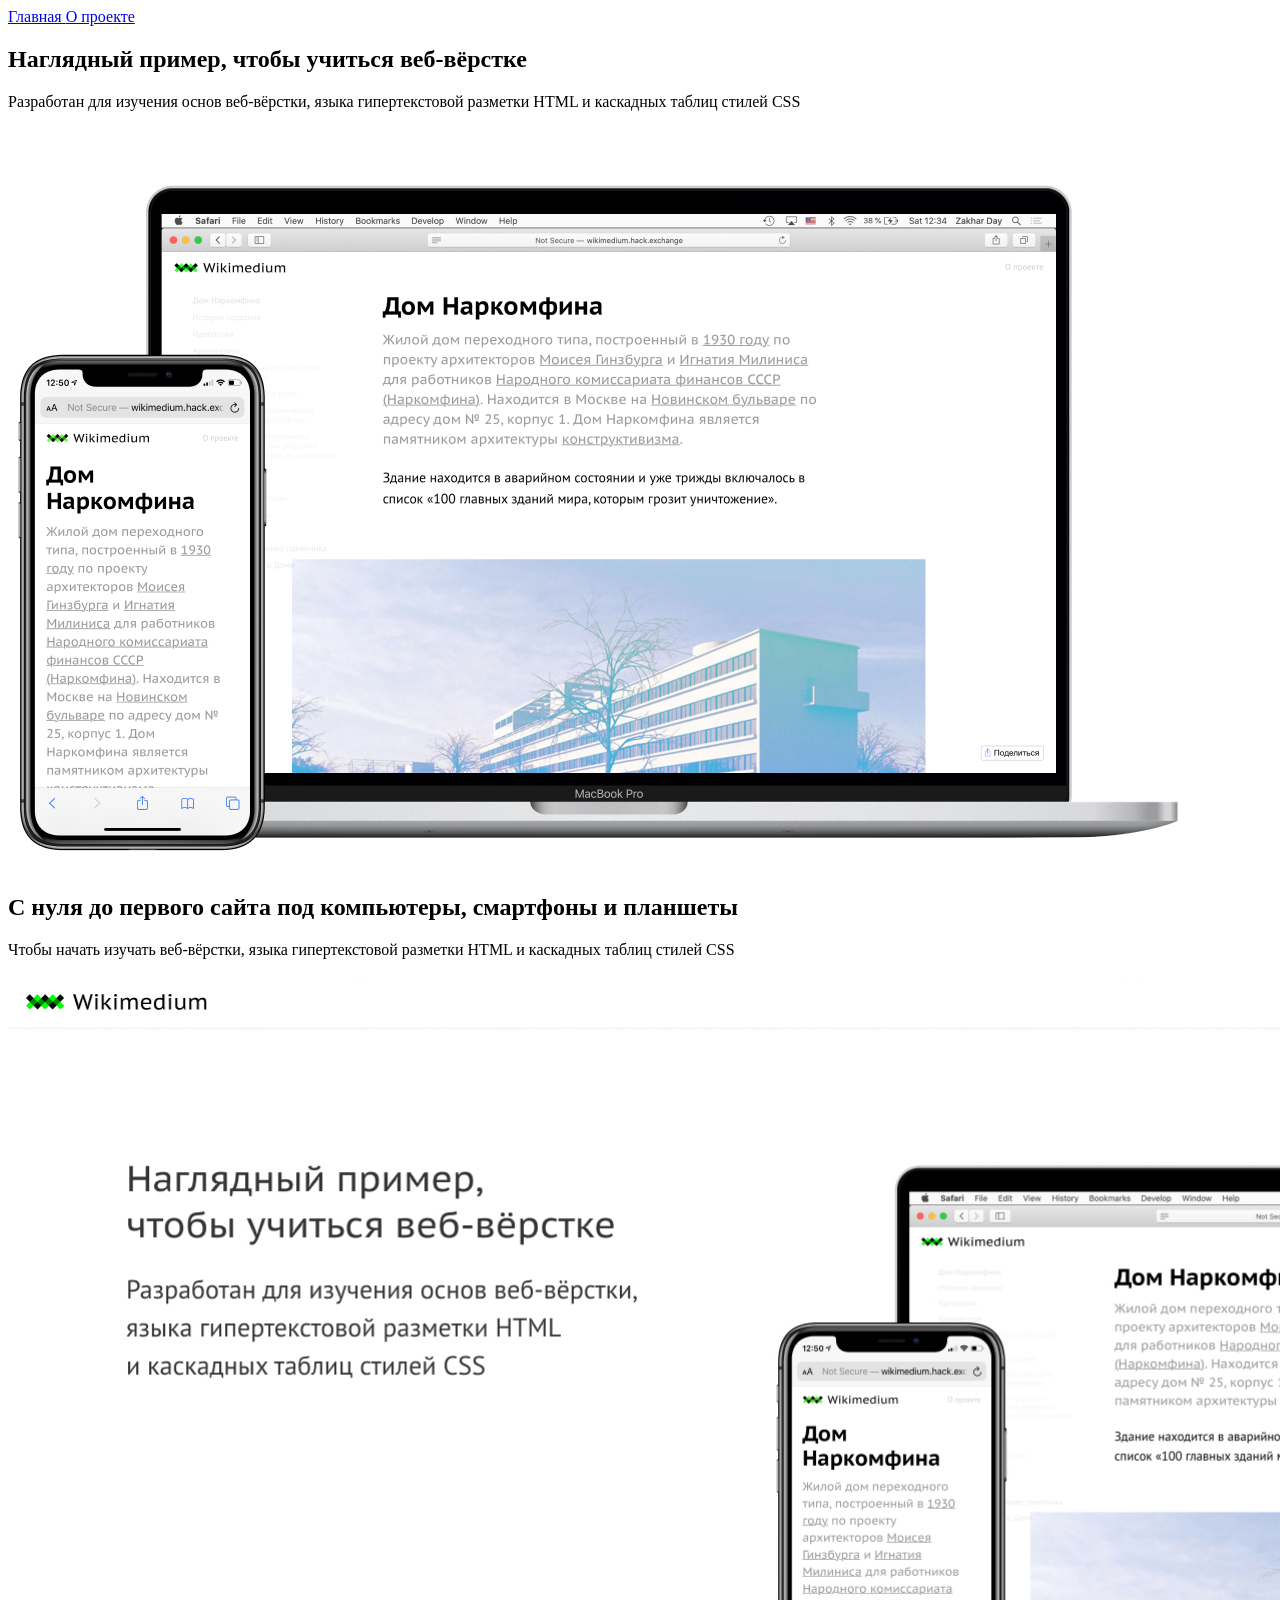
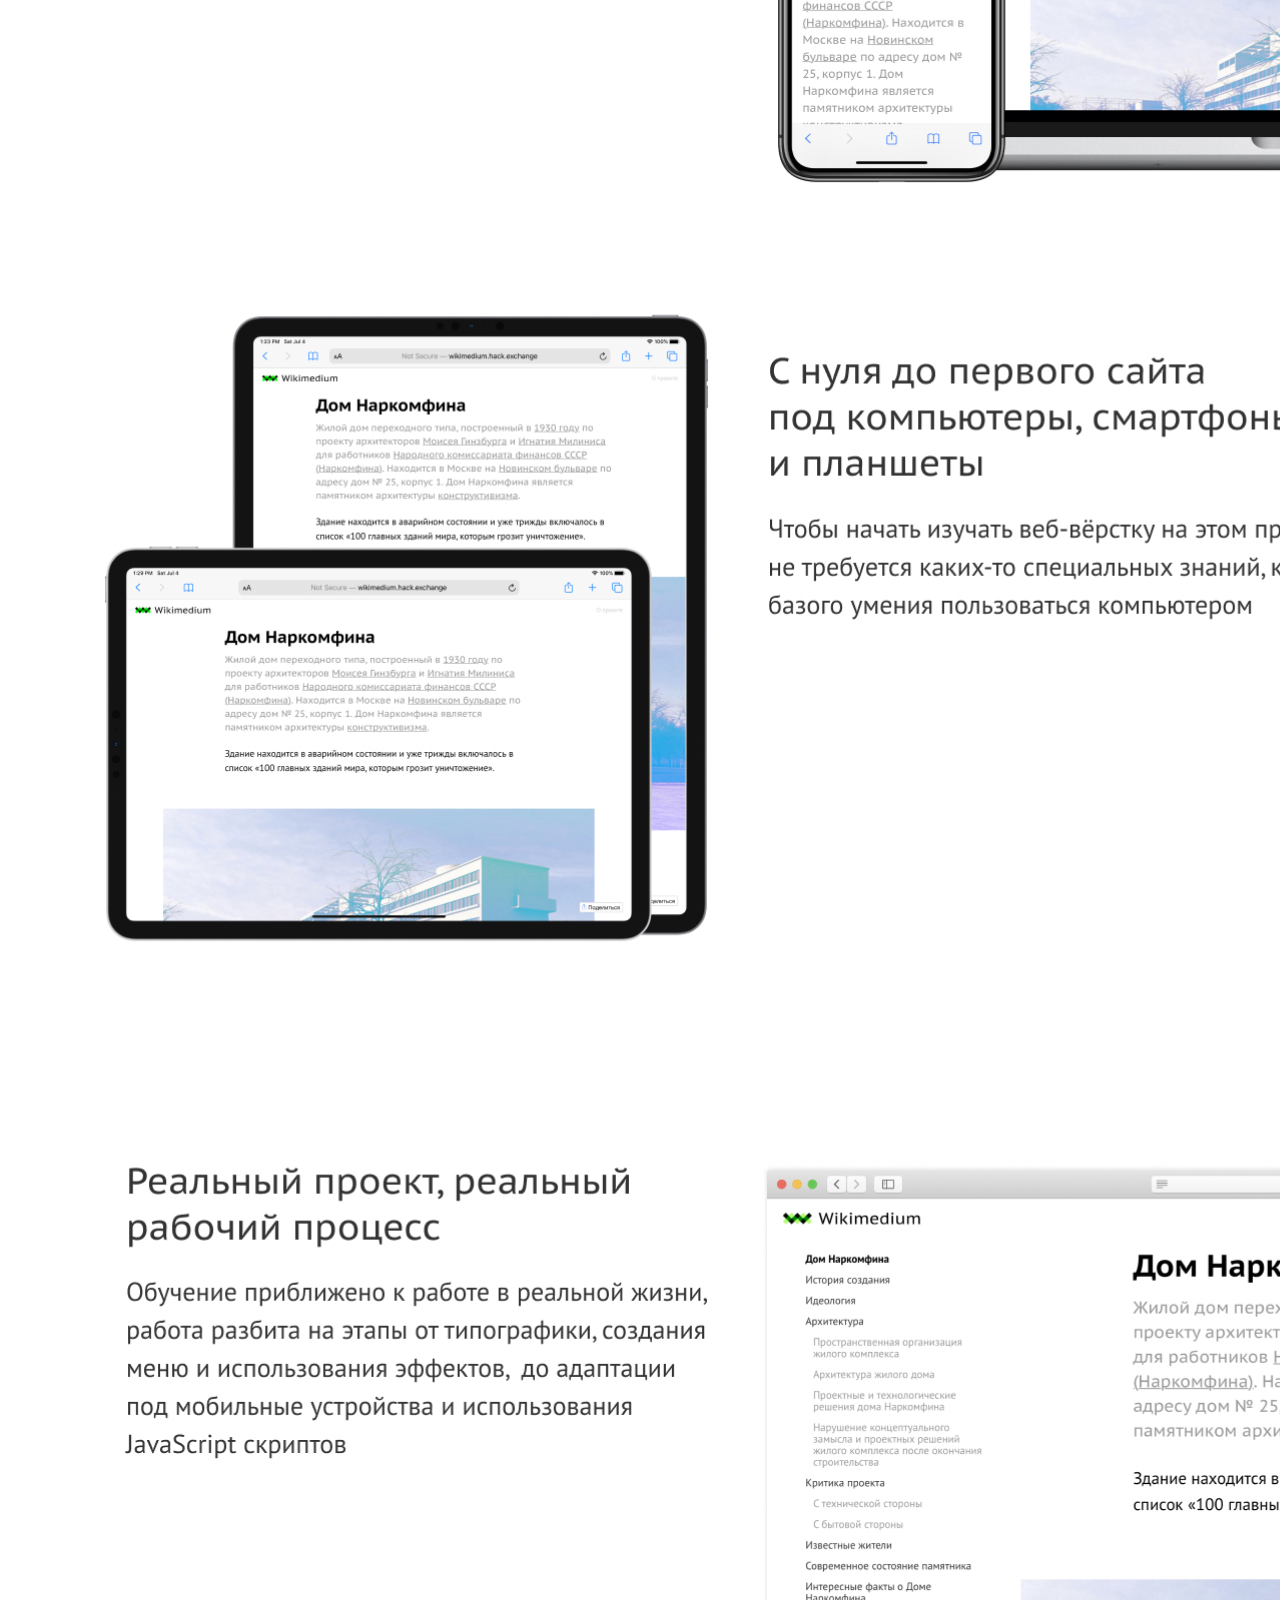
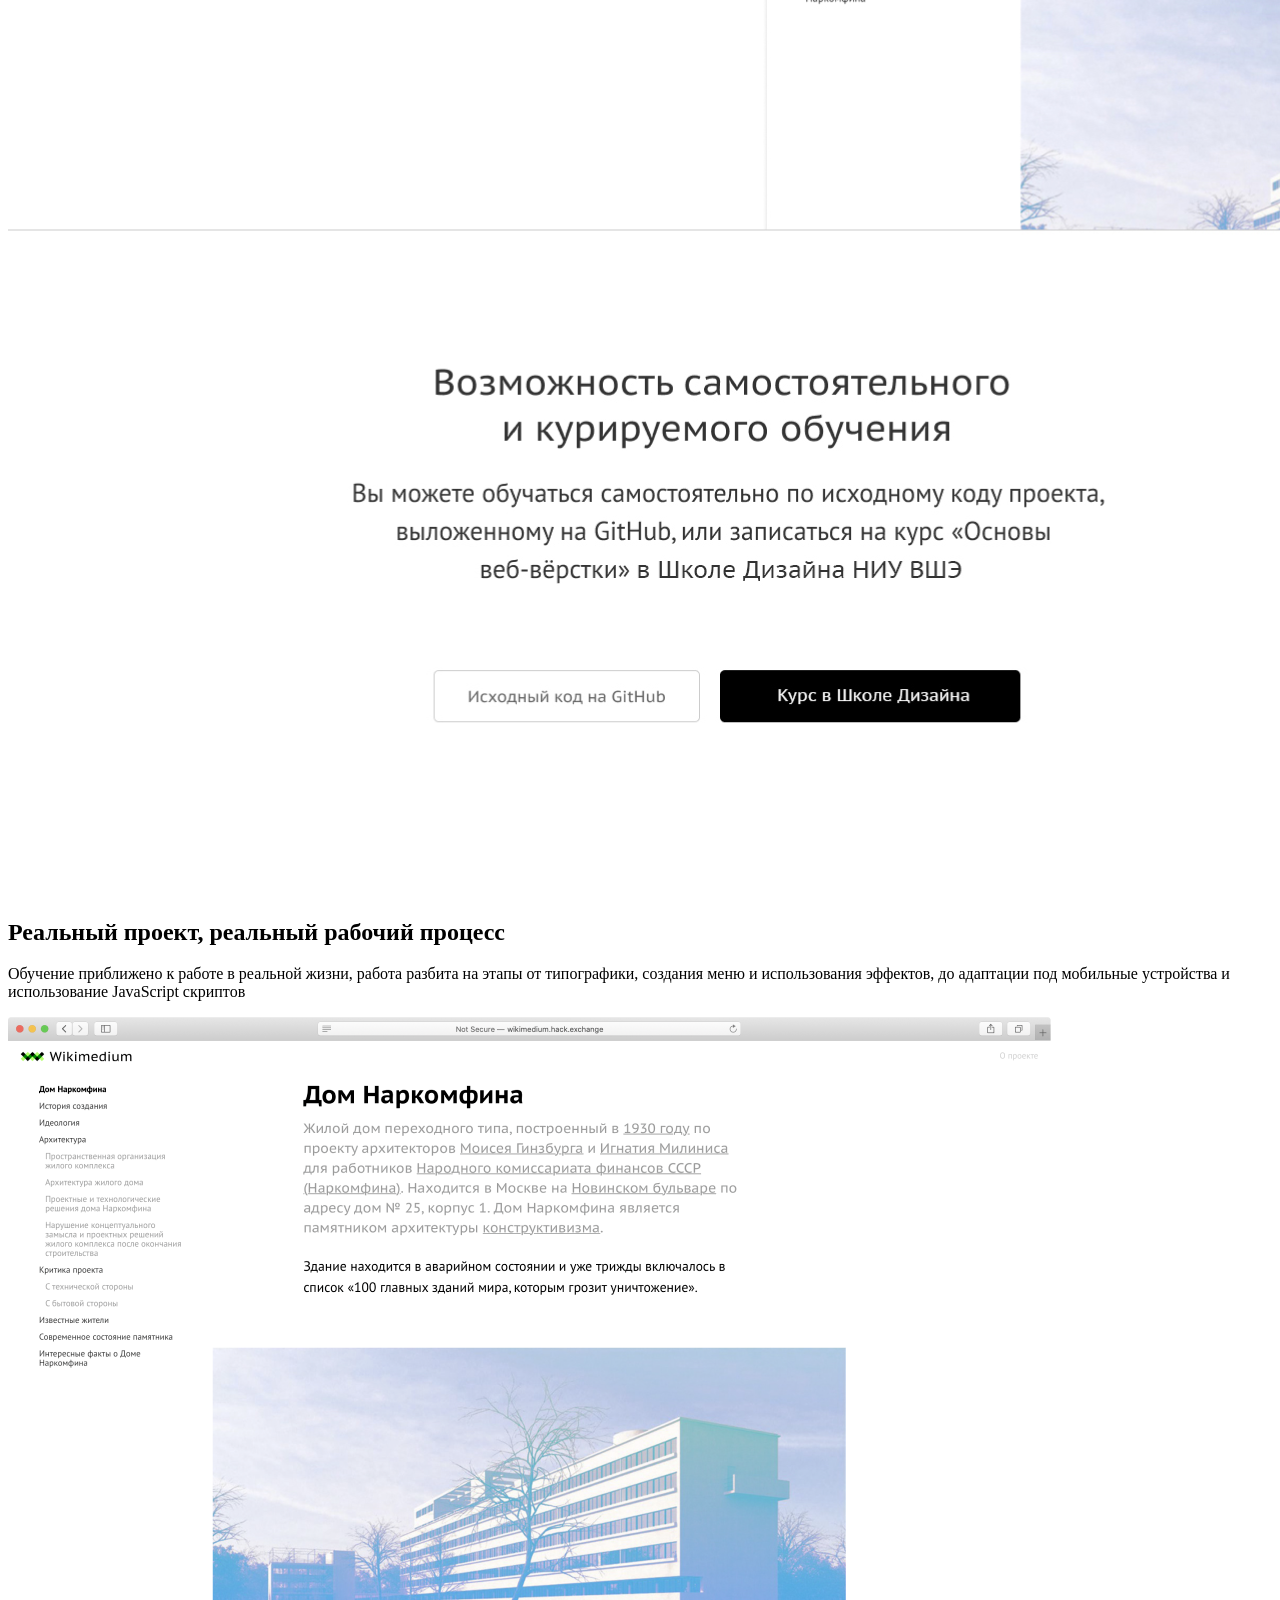
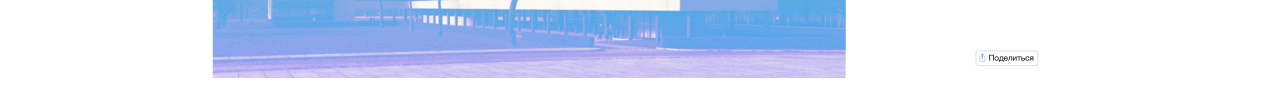
==== about.html @ e79d0931 "cтилизация меню и структура первых трех экранов about" ====
<!doctype html>
<html lang="ru">
  <head>
    <meta charset="UTF-8" />
    <meta name="viewport" content="width=device-width, initial-scale=1.0" />
    <title>О проекте</title>
    <link rel="stylesheet" href="stylesheets/style.css" />
  </head>
  <body>
    <nav class="menubar">
      <a href="index.html">Главная </a>
      <a href="about.html">О проекте</a>
    </nav>
    <main class="about">
      <section>
        <div>
          <h2>Наглядный пример, чтобы учиться веб-вёрстке</h2>
          <p>
            Разработан для изучения основ веб-вёрстки, языка гипертекстовой
            разметки HTML и каскадных таблиц стилей CSS
          </p>
        </div>

        <div>
          <img src="images/about1.png" alt="" />
        </div>
      </section>
      <section>
        <div>
          <h2>С нуля до первого сайта под компьютеры, смартфоны и планшеты</h2>
          <p>
            Чтобы начать изучать веб-вёрстки, языка гипертекстовой разметки HTML
            и каскадных таблиц стилей CSS
          </p>
        </div>
        <div><img src="images/1440.png" alt="" /></div>
      </section>
      <section>
        <div>
          <h2>Реальный проект, реальный рабочий процесс</h2>
          <p>
            Обучение приближено к работе в реальной жизни, работа разбита на
            этапы от типографики, создания меню и использования эффектов, до
            адаптации под мобильные устройства и использование JavaScript
            скриптов
          </p>
        </div>
        <div><img src="images/about3.png" alt="" /></div>
      </section>
    </main>
  </body>
</html>
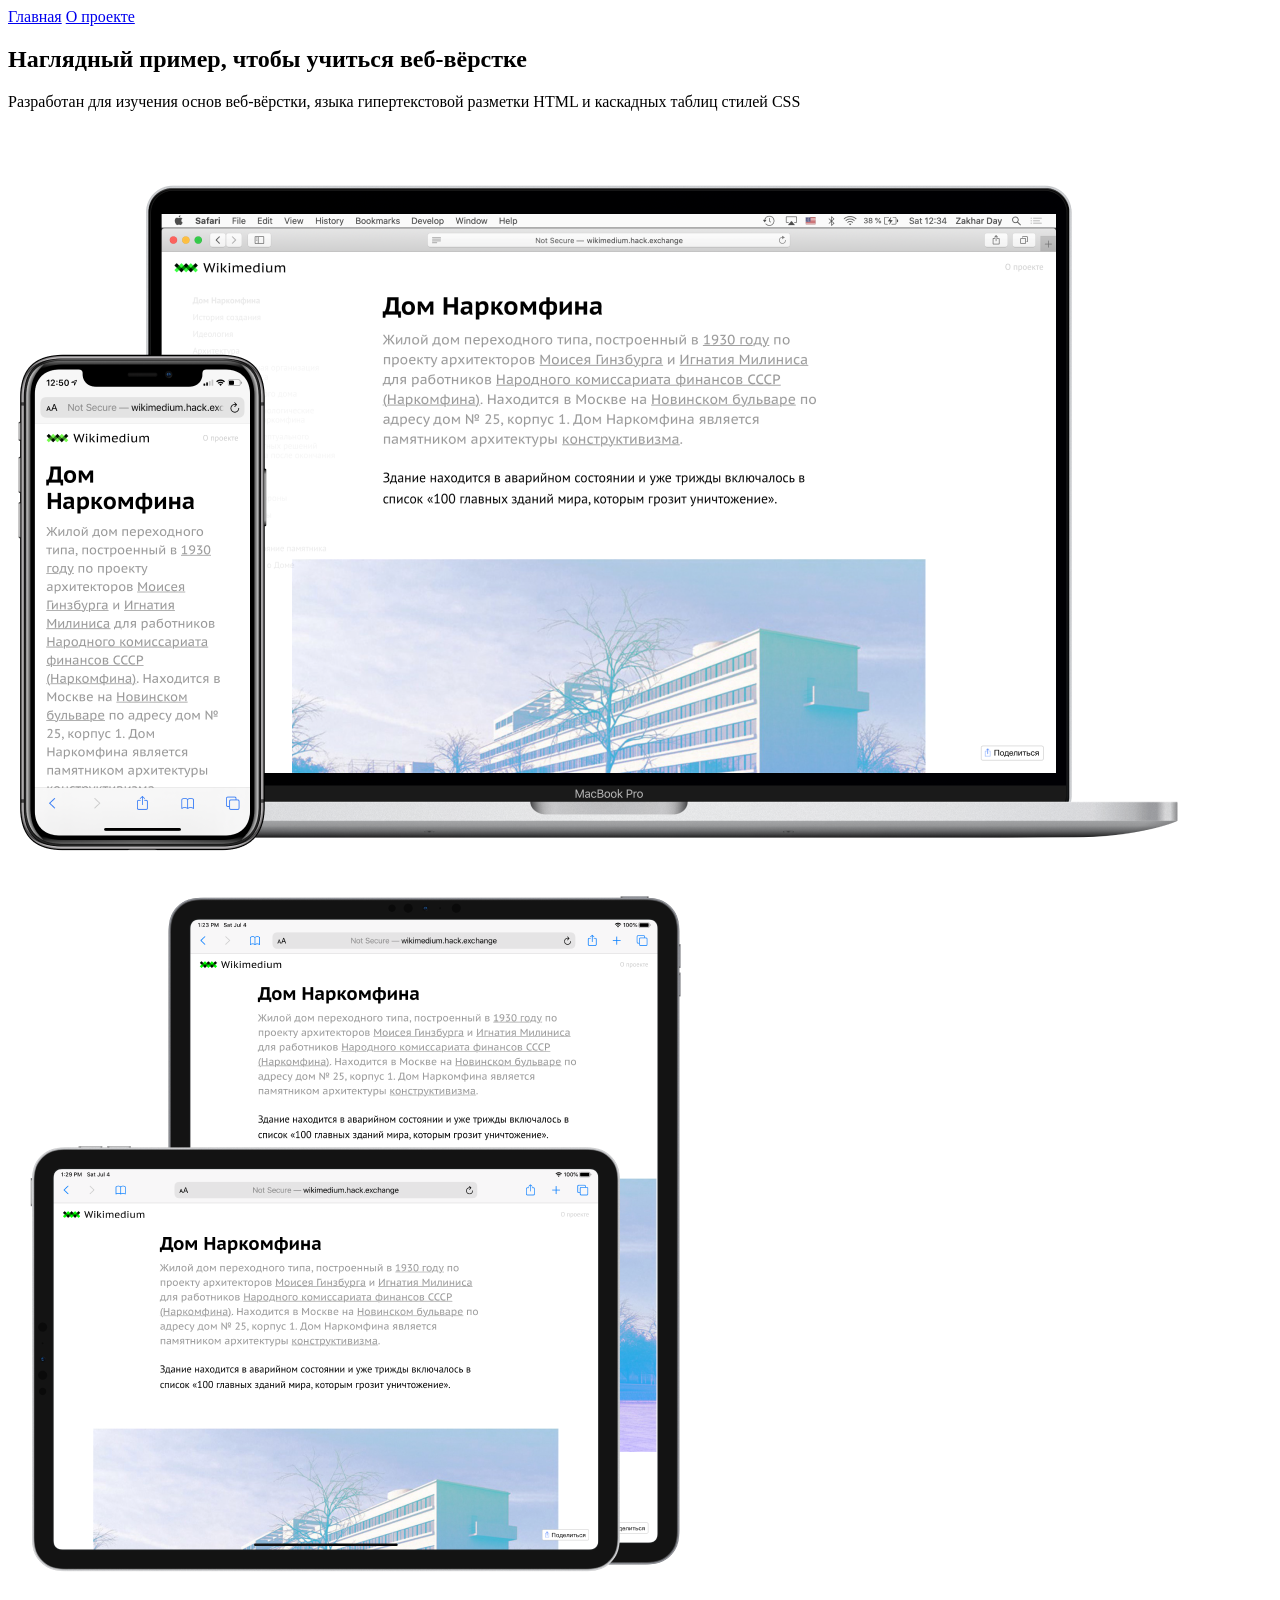
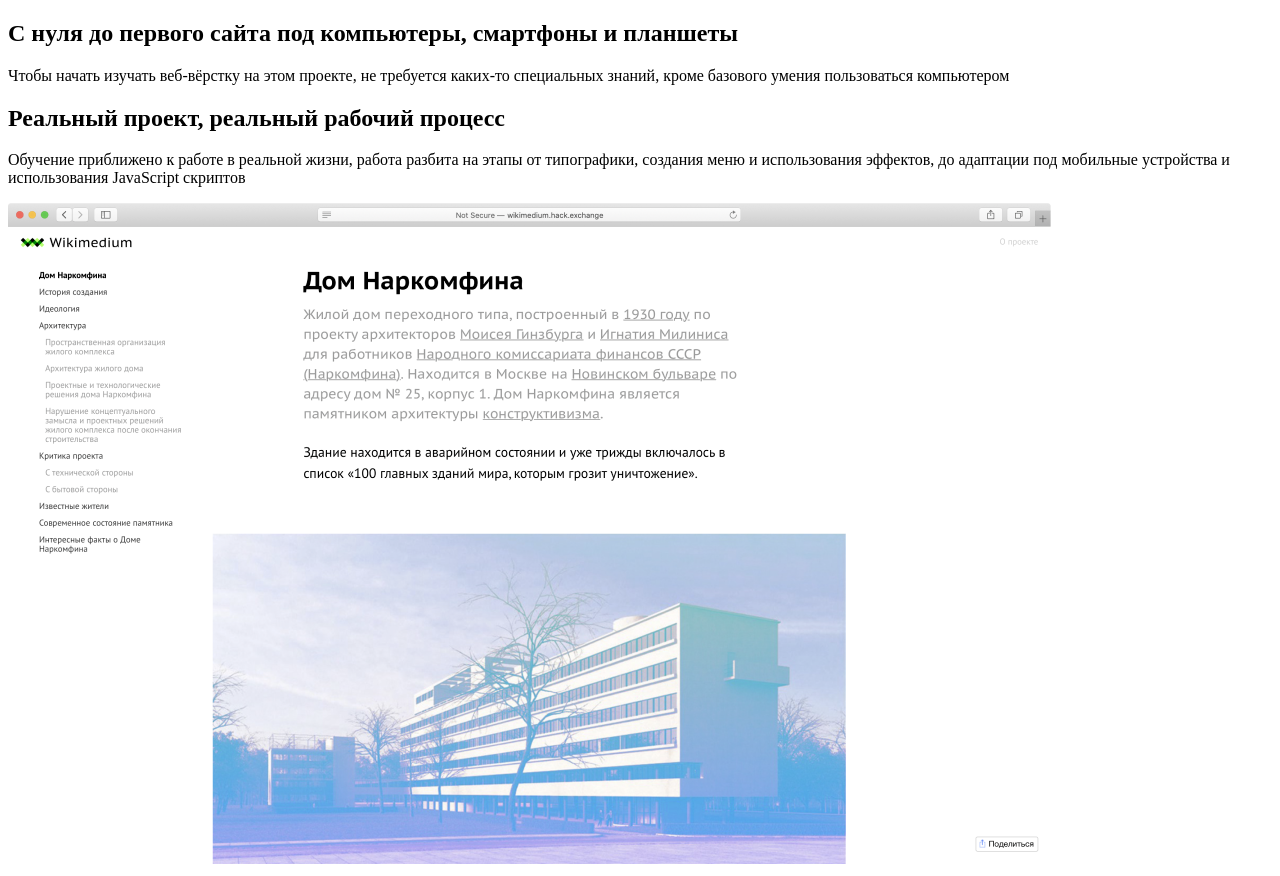
==== commit dd30be2a: "asdfasdf" ====
--- a/about.html
+++ b/about.html
@@ -6,18 +6,19 @@
     <title>О проекте</title>
     <link rel="stylesheet" href="stylesheets/style.css" />
   </head>
-  <body>
+  <body class="about-page">
     <nav class="menubar">
-      <a href="index.html">Главная </a>
+      <a href="index.html">Главная</a>
       <a href="about.html">О проекте</a>
     </nav>
+
     <main class="about">
-      <section>
+      <section class="section-1">
         <div>
-          <h2>Наглядный пример, чтобы учиться веб-вёрстке</h2>
+          <h2>Наглядный пример, чтобы&nbsp;учиться веб-вёрстке</h2>
           <p>
             Разработан для изучения основ веб-вёрстки, языка гипертекстовой
-            разметки HTML и каскадных таблиц стилей CSS
+            разметки HTML и&nbsp;каскадных таблиц стилей CSS
           </p>
         </div>
 
@@ -25,27 +26,39 @@
           <img src="images/about1.png" alt="" />
         </div>
       </section>
-      <section>
+
+      <section class="section-2">
         <div>
-          <h2>С нуля до первого сайта под компьютеры, смартфоны и планшеты</h2>
+          <img src="images/about2.png" alt="" />
+        </div>
+
+        <div>
+          <h2>
+            С нуля до первого сайта под&nbsp;компьютеры, смартфоны
+            и&nbsp;планшеты
+          </h2>
           <p>
-            Чтобы начать изучать веб-вёрстки, языка гипертекстовой разметки HTML
-            и каскадных таблиц стилей CSS
+            Чтобы начать изучать веб-вёрстку на этом проекте, не требуется
+            каких-то специальных знаний, кроме базового умения пользоваться
+            компьютером
           </p>
         </div>
-        <div><img src="images/1440.png" alt="" /></div>
       </section>
-      <section>
+
+      <section class="section-3">
         <div>
           <h2>Реальный проект, реальный рабочий процесс</h2>
           <p>
             Обучение приближено к работе в реальной жизни, работа разбита на
             этапы от типографики, создания меню и использования эффектов, до
-            адаптации под мобильные устройства и использование JavaScript
-            скриптов
+            адаптации под&nbsp;мобильные устройства и использования
+            JavaScript&nbsp;скриптов
           </p>
         </div>
-        <div><img src="images/about3.png" alt="" /></div>
+
+        <div>
+          <img src="images/about3.png" alt="" />
+        </div>
       </section>
     </main>
   </body>
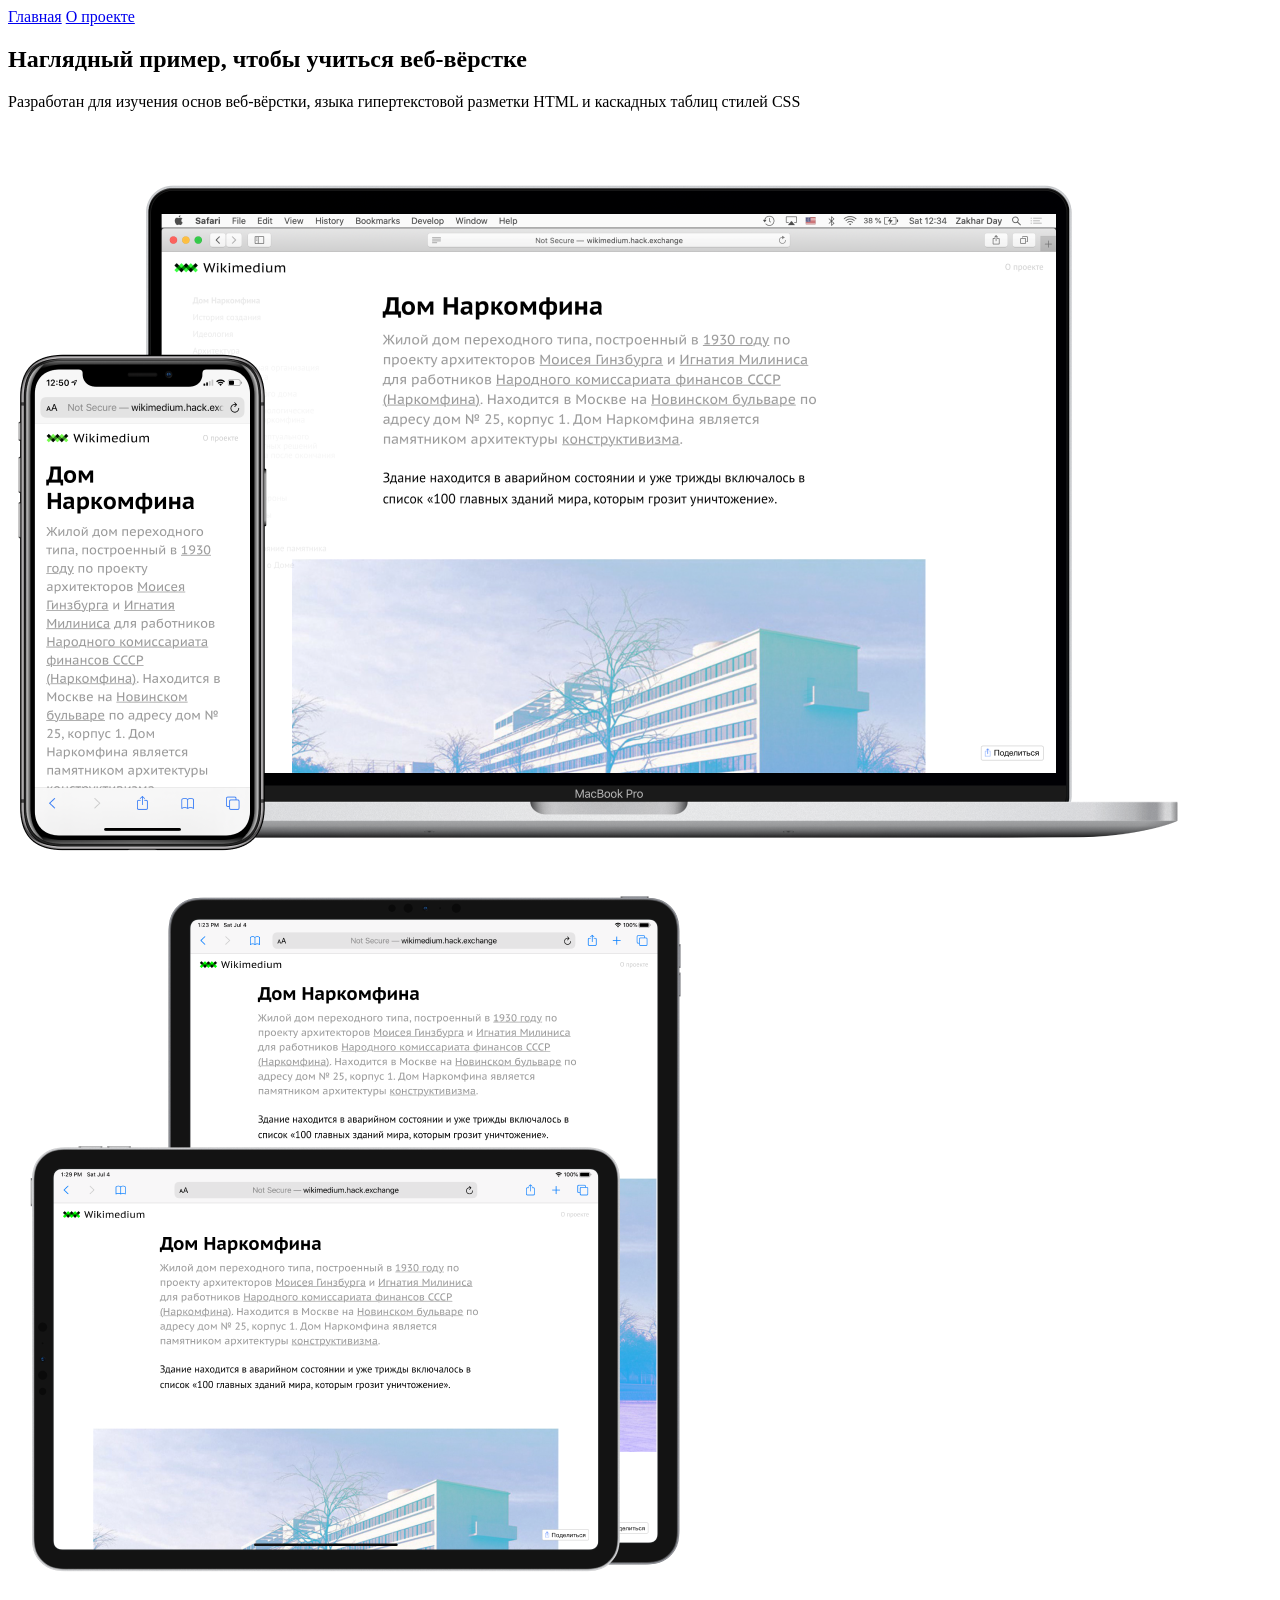
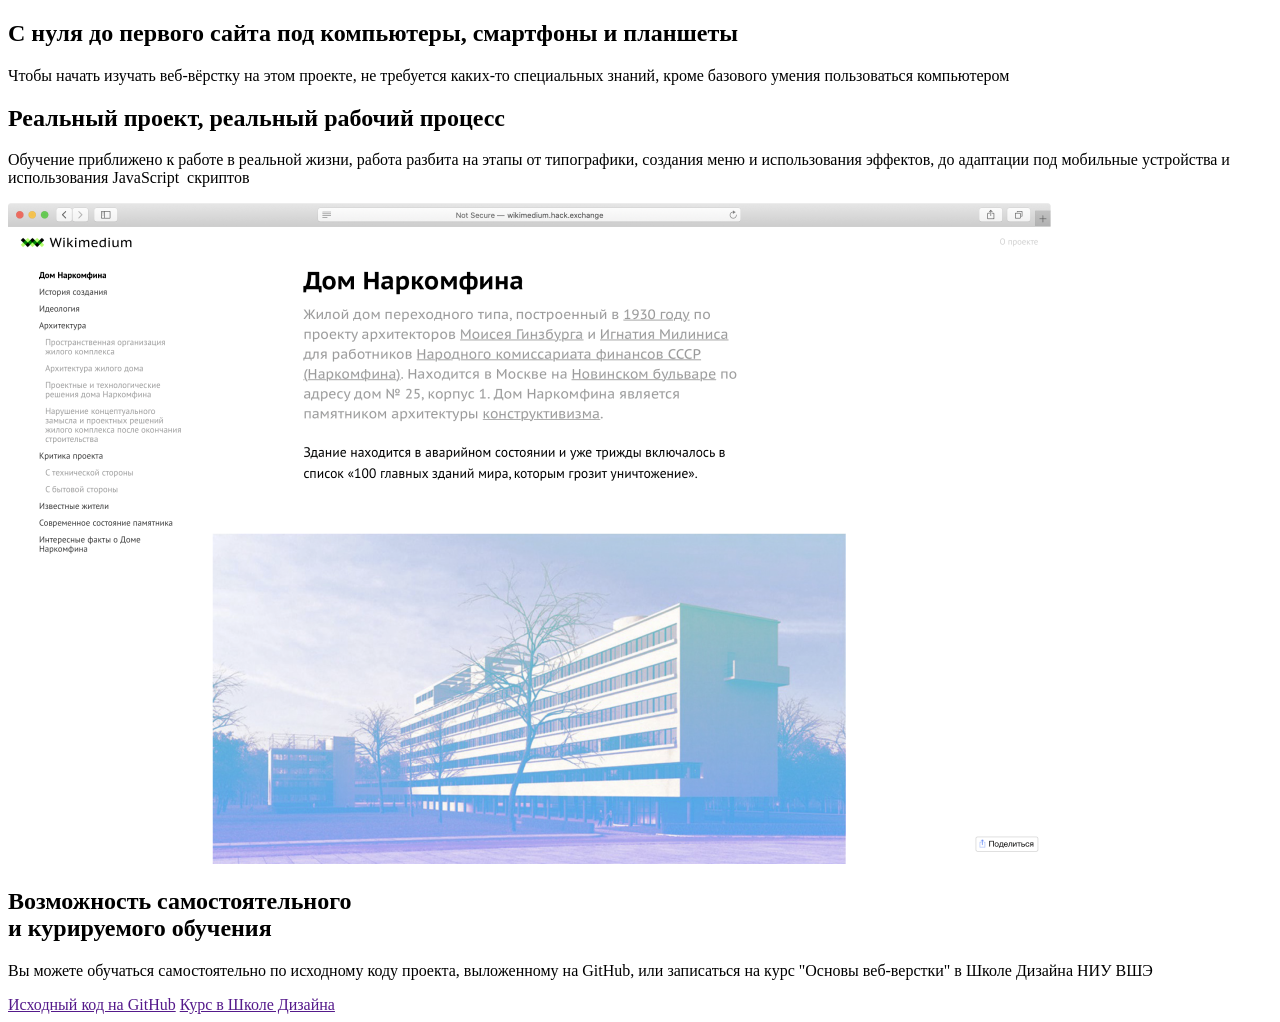
==== commit 335d1365: "фыва" ====
--- a/about.html
+++ b/about.html
@@ -52,7 +52,7 @@
             Обучение приближено к работе в реальной жизни, работа разбита на
             этапы от типографики, создания меню и использования эффектов, до
             адаптации под&nbsp;мобильные устройства и использования
-            JavaScript&nbsp;скриптов
+            JavaScript&nbsp; скриптов
           </p>
         </div>
 
@@ -60,6 +60,24 @@
           <img src="images/about3.png" alt="" />
         </div>
       </section>
+
+      <section class="section-4">
+        <div>
+          <h2>
+            Возможность самостоятельного<br />
+            и курируемого обучения
+          </h2>
+          <p>
+            Вы можете обучаться самостоятельно по исходному коду проекта,
+            выложенному на GitHub, или записаться на курс "Основы веб-верстки" в
+            Школе Дизайна НИУ ВШЭ
+          </p>
+        </div>
+        <div class="about-links">
+          <a href="" class="about-link light">Исходный код на GitHub</a>
+          <a href="" class="about-link dark">Курс в Школе Дизайна</a>
+        </div>
+      </section>
     </main>
   </body>
 </html>
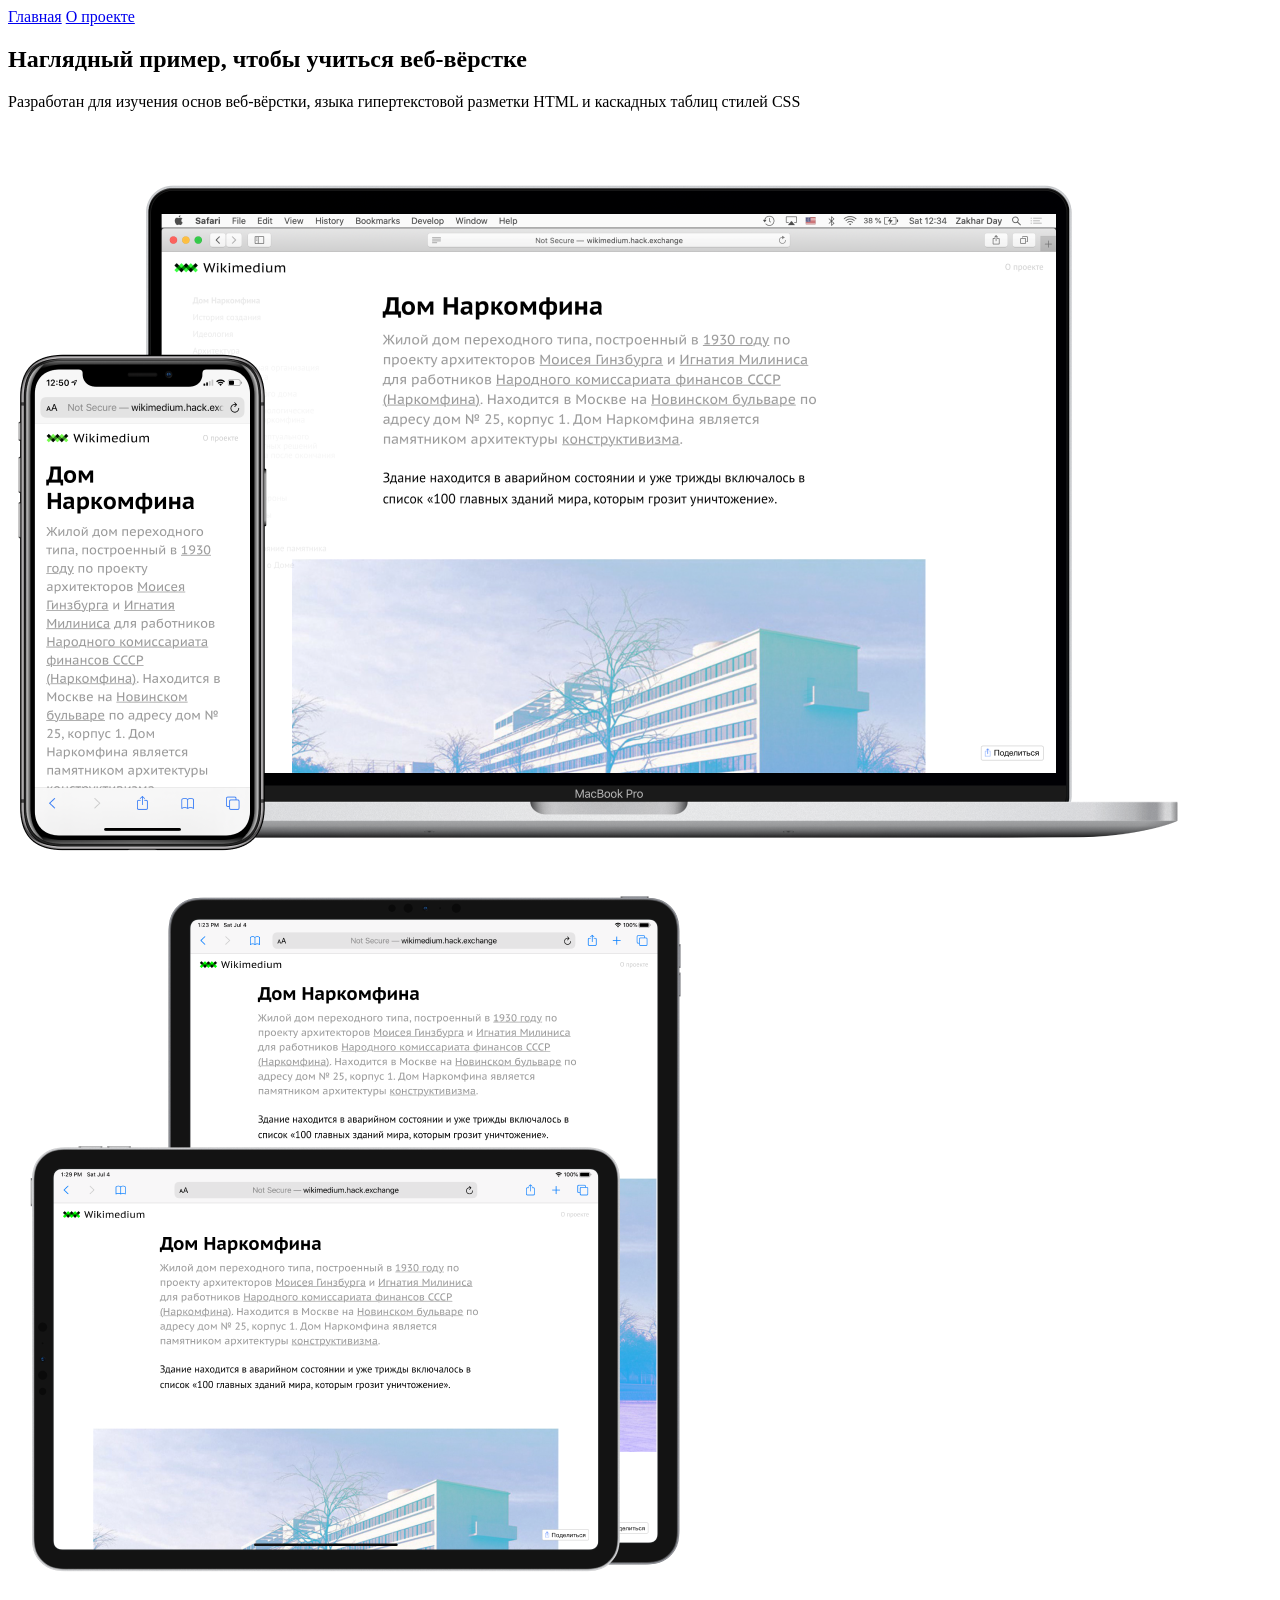
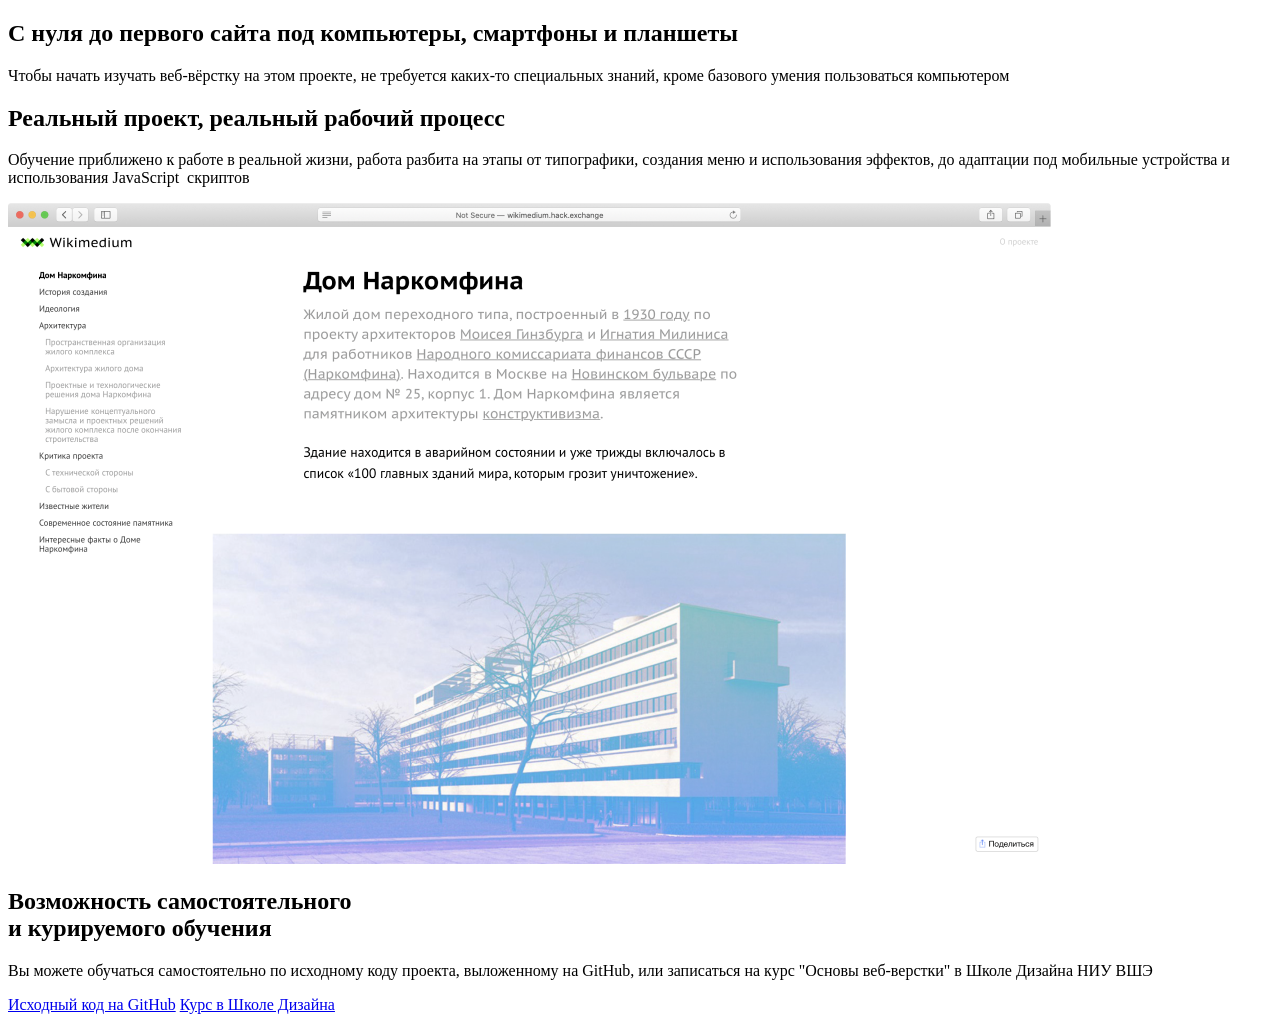
==== commit 7228e162: "верстка и стилизация 4 секции about.html" ====
--- a/about.html
+++ b/about.html
@@ -74,8 +74,16 @@
           </p>
         </div>
         <div class="about-links">
-          <a href="" class="about-link light">Исходный код на GitHub</a>
-          <a href="" class="about-link dark">Курс в Школе Дизайна</a>
+          <a
+            href="https://github.com/Lolchikkk/Myfirst"
+            class="about-link light"
+            >Исходный код на GitHub</a
+          >
+          <a
+            href="https://design.hse.ru/ba/design/programming"
+            class="about-link dark"
+            >Курс в Школе Дизайна</a
+          >
         </div>
       </section>
     </main>
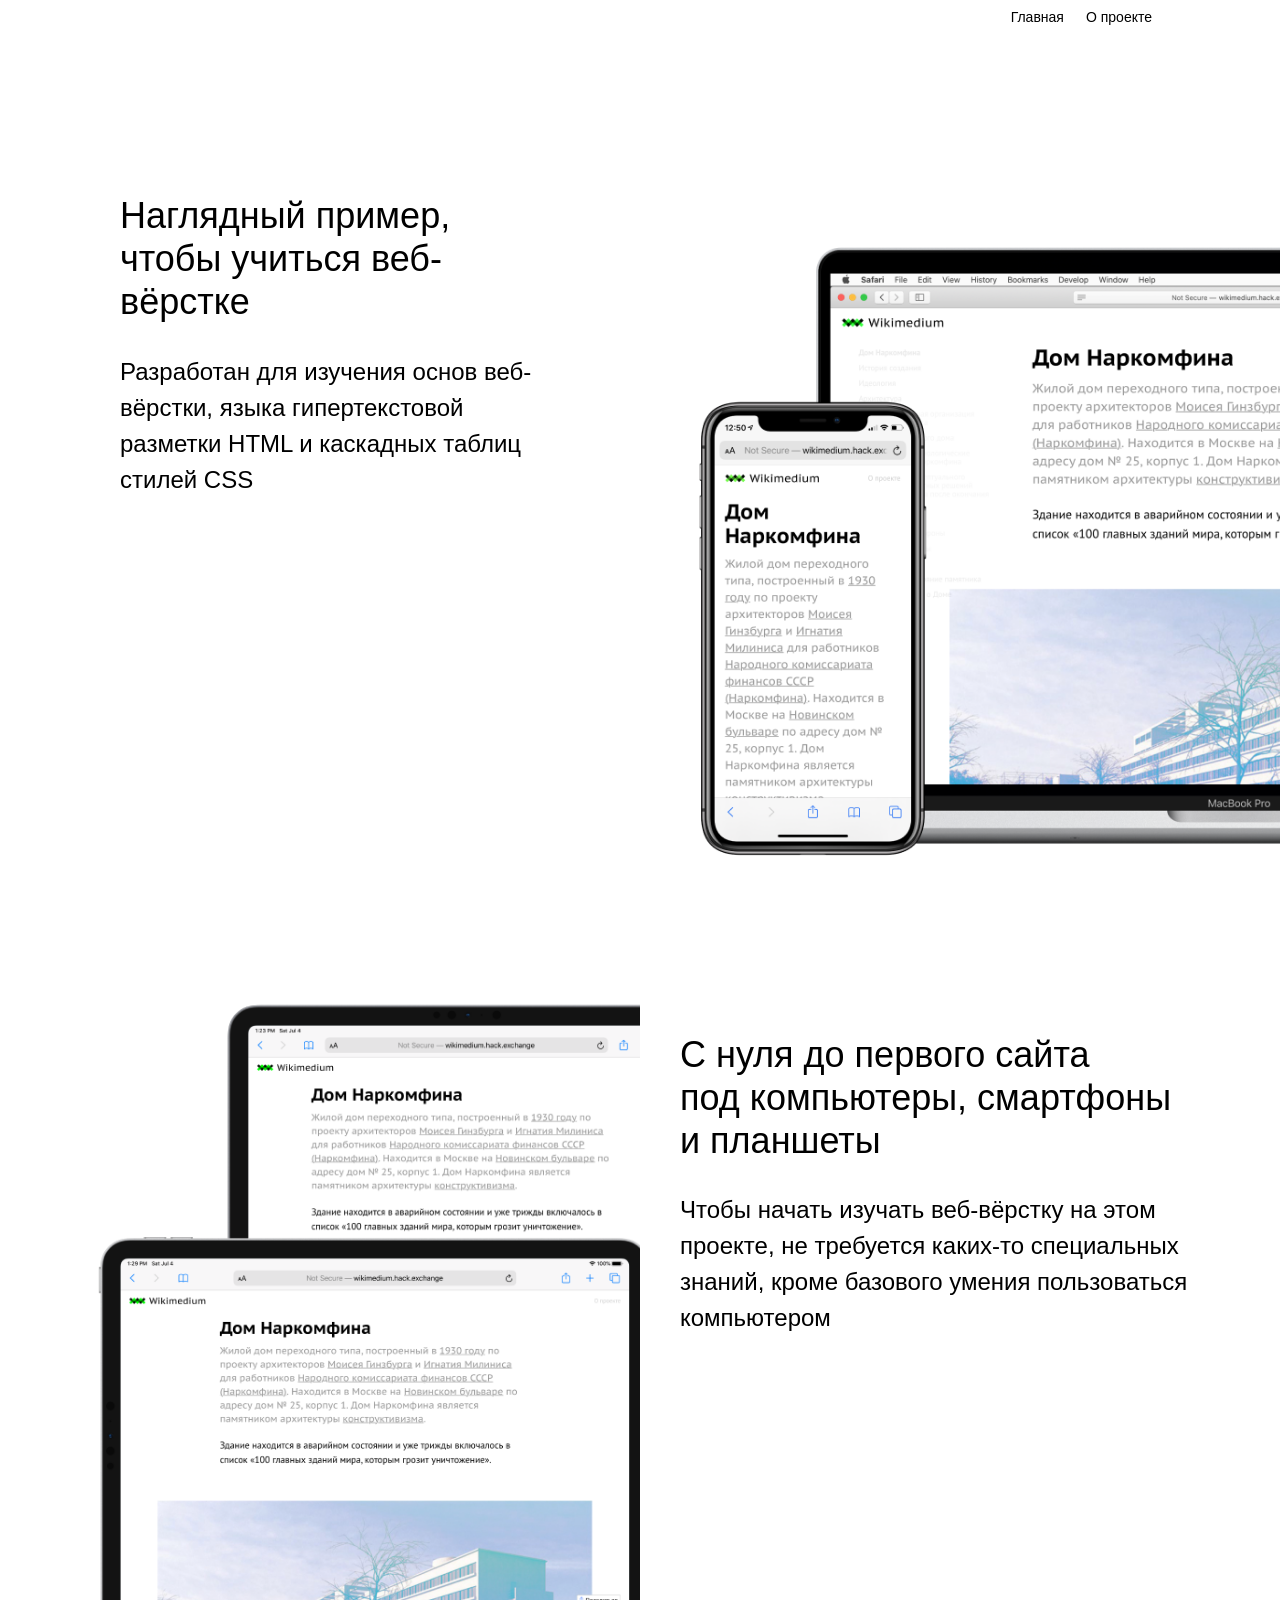
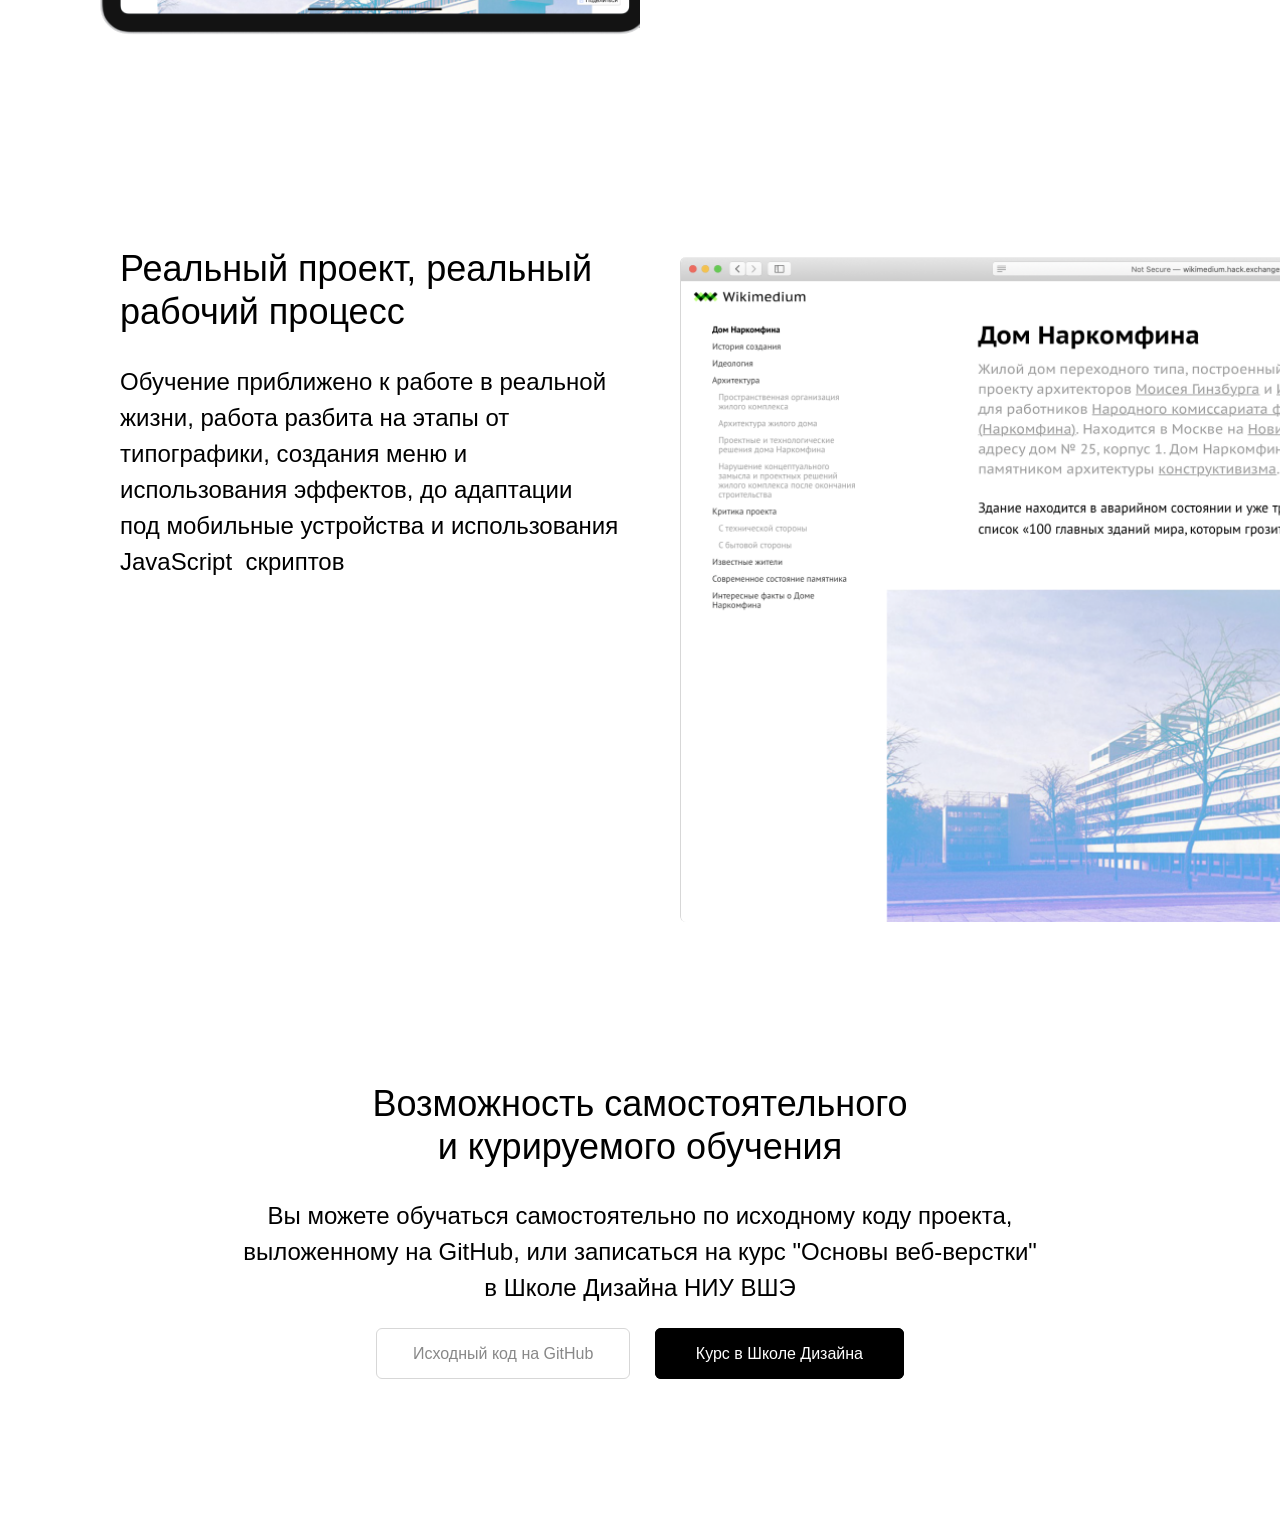
==== commit 5e7996ba: "добаввили readme и favicon" ====
--- a/about.html
+++ b/about.html
@@ -5,6 +5,8 @@
     <meta name="viewport" content="width=device-width, initial-scale=1.0" />
     <title>О проекте</title>
     <link rel="stylesheet" href="stylesheets/style.css" />
+    <link rel="icon" href="images/favicon.ico" type="image/x-icon" />
+    <link rel="icon" href="images/favicon.png" type="image/png" />
   </head>
   <body class="about-page">
     <nav class="menubar">
--- a/stylesheets/style.css
+++ b/stylesheets/style.css
@@ -0,0 +1,3 @@
+@import "reset.css";
+@import "fonts.css";
+@import "layout.css";
